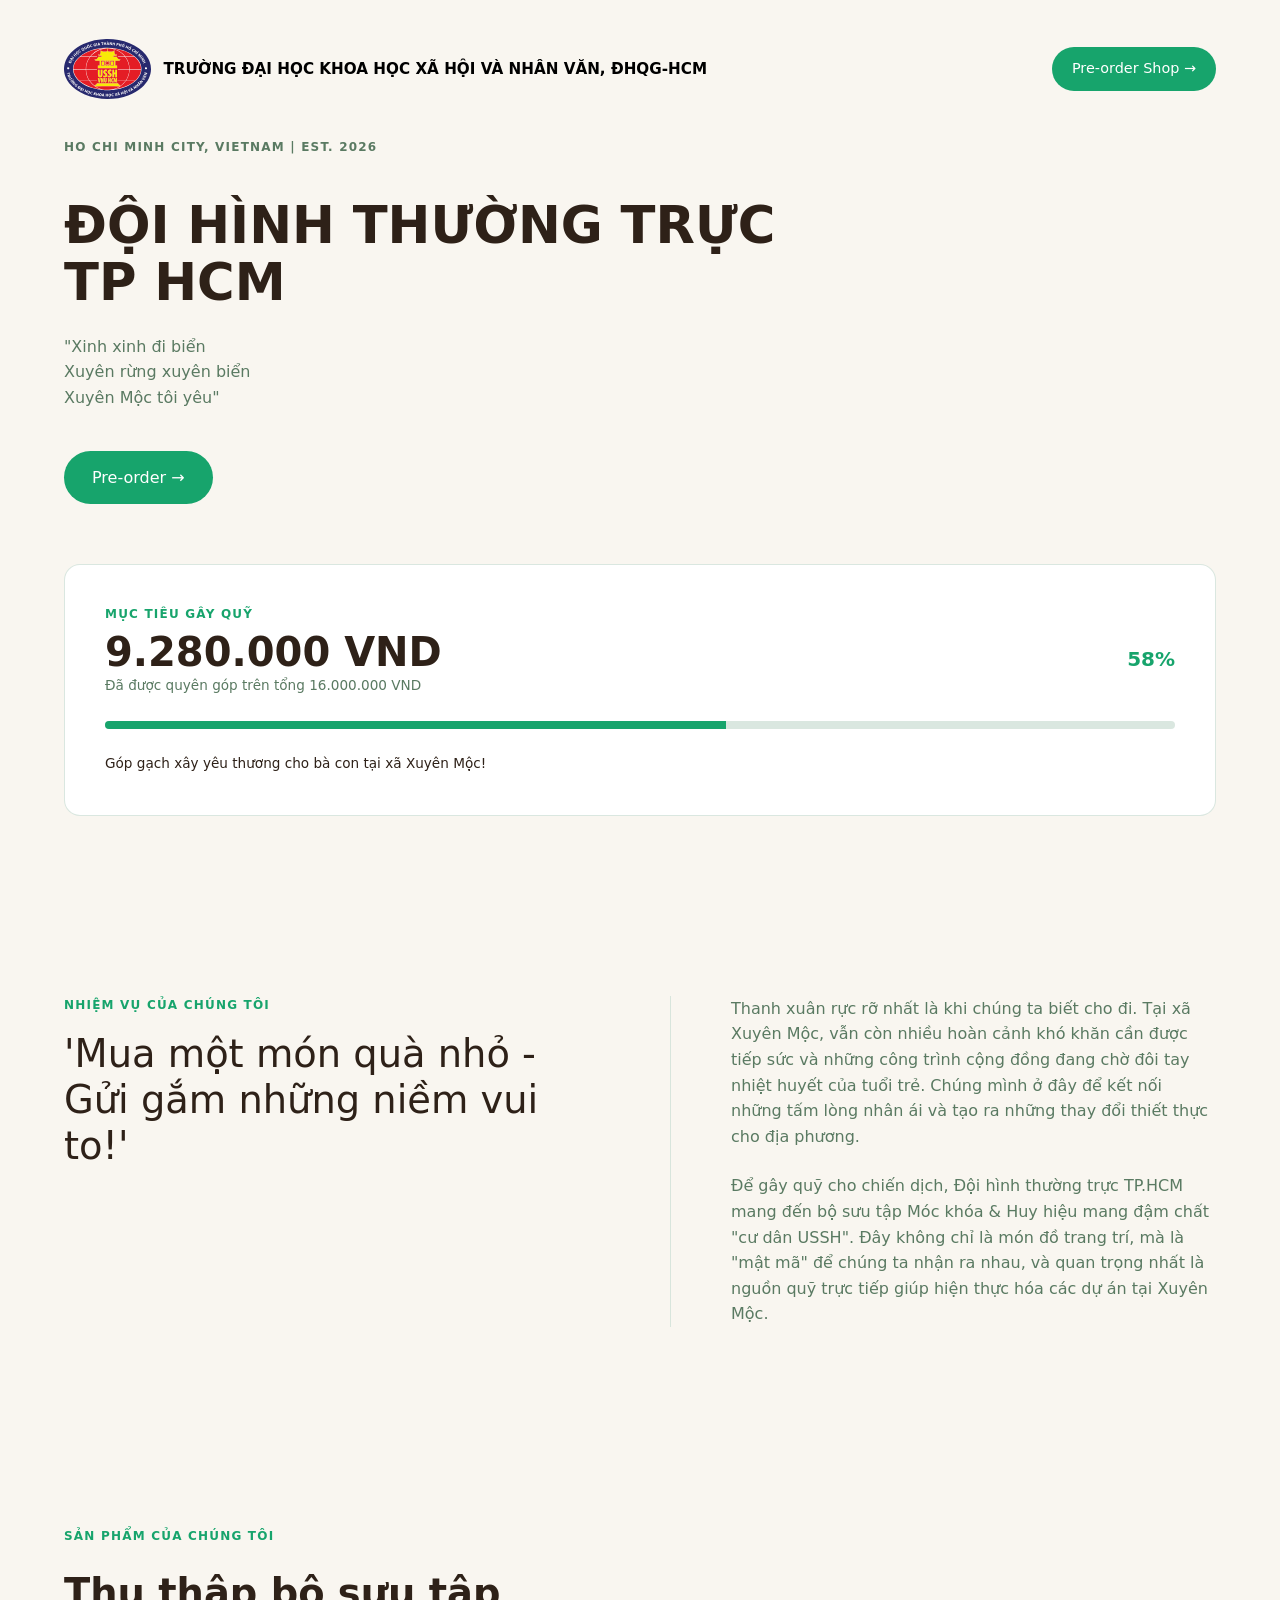
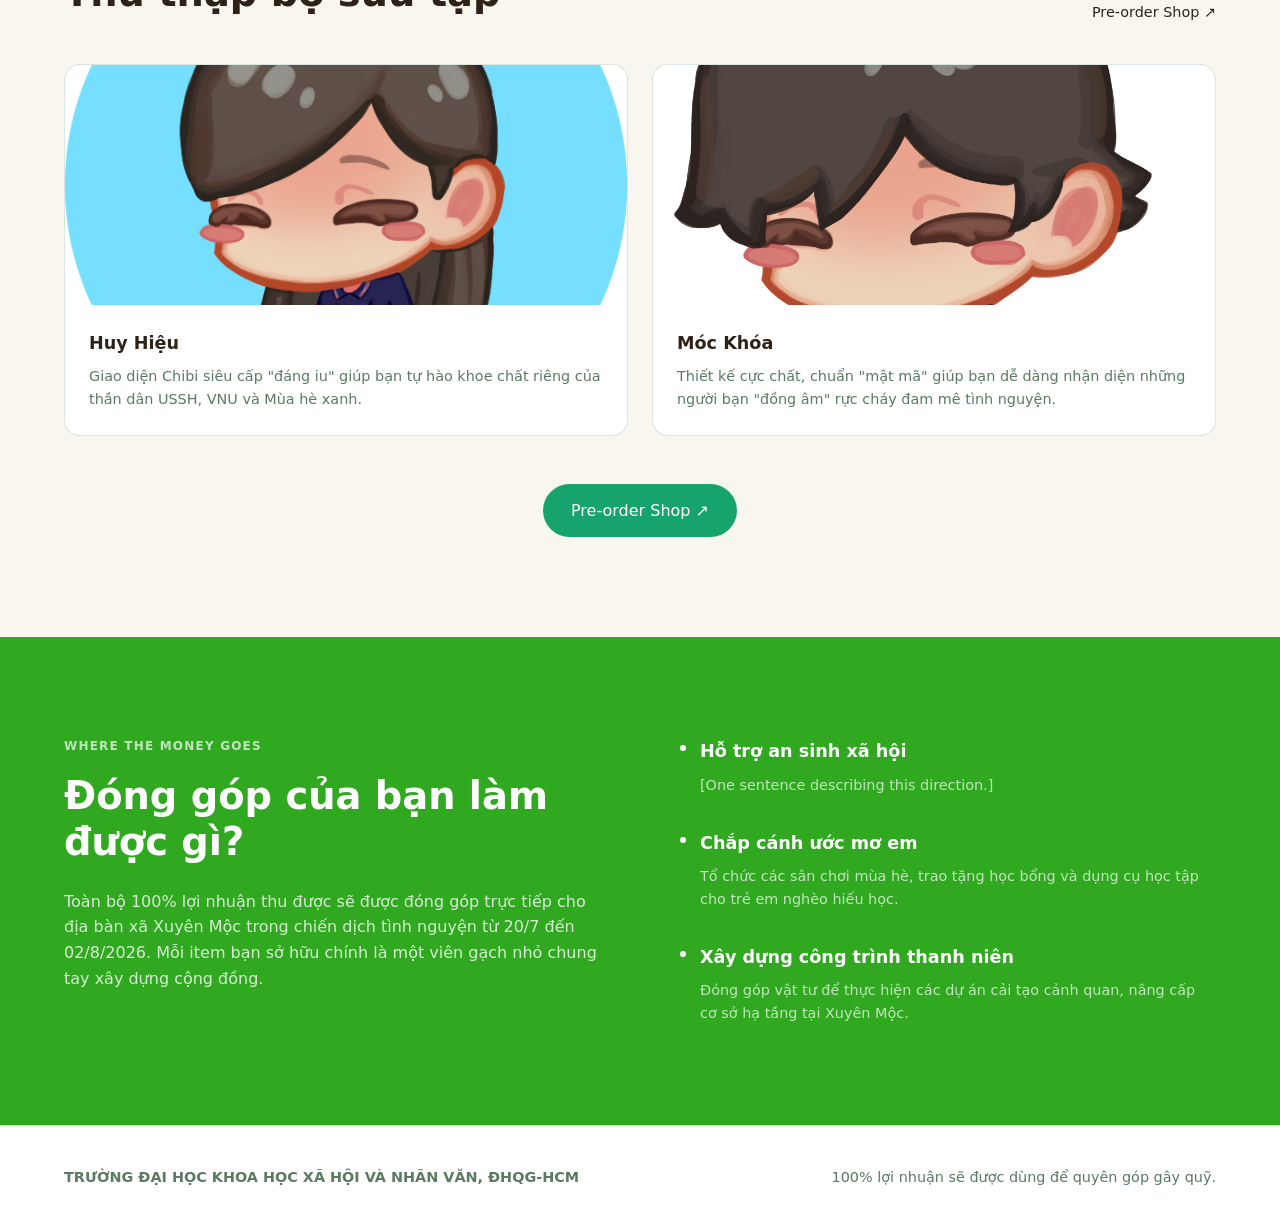
==== Frontend/index.html @ f9109b3d "rename some files" ====
<!-- Copyright (c) 2026 Tran Duong Anh Khoi. Licensed under the MIT License. -->


<!DOCTYPE html>
<html lang="en">
<head>
    <meta charset="UTF-8">
    <meta name="viewport" content="width=device-width, initial-scale=1.0">
    <title>Community Fundraiser</title>
    <link rel="stylesheet" href="css/secret.css">
    <link rel="stylesheet" href="css/homeStyle.css">
</head>
<body>

<header>
    <div class="container navbar" style="display: flex; justify-content: space-between; align-items: center; padding: 15px 24px;">
        <div class="logo" style="display: flex; align-items: center; gap: 12px; font-weight: 600; font-size: 0.95rem; max-width: 70%;">
            <img src="images/Logo_Trường_Đại_học_Khoa_học_Xã_hội_và_Nhân_văn,_Đại_học_Quốc_gia_Thành_phố_Hồ_Chí_Minh.svg" alt="Organization Logo" style="height: 60px; width: auto; flex-shrink: 0;"> 
            <span class="header-title"><font color = #000000>TRƯỜNG ĐẠI HỌC KHOA HỌC XÃ HỘI VÀ NHÂN VĂN, ĐHQG-HCM</font></span>
            
            <div class="secret-wrapper">
                <img id="secret-logo" src="images\Logo-DH-Cong-Nghe-Thong-Tin-UIT-1024x828-863331665.webp" alt="Secret Logo" style="height: 60px; width: auto;">
                <div class="secret-tooltip">Coded by UIT-er</div>
            </div>
        </div>
        <div class="nav-right" style="display: flex; gap: 24px; align-items: center;">
            <a class="btn btn-sm" href="shop.html">Pre-order Shop &rarr;</a>
        </div>
    </div>
</header>

<main>
<section class="container hero">
    <div class="hero-content">
        <p class="section-label">HO CHI MINH CITY, VIETNAM | EST. 2026</p>
        <h1>ĐỘI HÌNH THƯỜNG TRỰC TP HCM</h1>
        <p><italics>"Xinh xinh đi biển<br> Xuyên rừng xuyên biển<br> Xuyên Mộc tôi yêu"</italics></p>
        <a class="btn" href="#products">Pre-order &rarr;</a>
    </div>
</section>

<section id="goal" class="container">
    <div class="goal-card">
    <p class="section-label" style="margin-bottom: 8px;">MỤC TIÊU GÂY QUỸ</p>
    <div class="goal-header">
        <h2 id="raised-display">0 VND</h2>
        <span class="percent" id="percent-display">0%</span>
    </div>
    <p class="goal-subtext" id="subtext-display">Đã được quyên góp trên tổng 0 VND</p>
    
    <div class="progress">
        <div class="progress-fill" id="progress-bar" style="width: 0%;"></div>
    </div>
    
    <p class="goal-desc">Góp gạch xây yêu thương cho bà con tại xã Xuyên Mộc!</p>
</div>
</section>

<!-- uh I used Gemini to write the content, so dont kill me -->
<section id="mission">
    <div class="container mission-grid">
        <div class="mission-left">
            <p class="section-label">NHIỆM VỤ CỦA CHÚNG TÔI</p>
            <h2 class="mission-quote">'Mua một món quà nhỏ - Gửi gắm những niềm vui to!'</h2>
        </div>
        <div class="mission-right">
            <p>Thanh xuân rực rỡ nhất là khi chúng ta biết cho đi. Tại xã Xuyên Mộc, vẫn còn nhiều hoàn cảnh khó khăn cần được tiếp sức và những công trình cộng đồng đang chờ đôi tay nhiệt huyết của tuổi trẻ. Chúng mình ở đây để kết nối những tấm lòng nhân ái và tạo ra những thay đổi thiết thực cho địa phương.</p>
            <p>Để gây quỹ cho chiến dịch, Đội hình thường trực TP.HCM mang đến bộ sưu tập Móc khóa & Huy hiệu mang đậm chất "cư dân USSH". Đây không chỉ là món đồ trang trí, mà là "mật mã" để chúng ta nhận ra nhau, và quan trọng nhất là nguồn quỹ trực tiếp giúp hiện thực hóa các dự án tại Xuyên Mộc.</p>
        </div>
    </div>
</section>

<section id="products">
    <div class="container">
        <div class="section-header-flex">
            <div>
                <p class="section-label">SẢN PHẨM CỦA CHÚNG TÔI</p>
                <h2 class="section-title">Thu thập bộ sưu tập</h2>
            </div>
            <a href="shop.html" class="text-link">Pre-order Shop &nearr;</a>
        </div>

        <div class="products-grid">
            <a href="shop.html?filter=badge" style="text-decoration: none; color: inherit; display: block;">
                <div class="card">
                    <img src="images\Merch\Badge\Badge chibi ngồi\USSH\Tóc dài.png" alt="Huy Hiệu" class="card-image">
                    <div class="card-content">
                        <h3>Huy Hiệu</h3>
                        <p>Giao diện Chibi siêu cấp "đáng iu" giúp bạn tự hào khoe chất riêng của thần dân USSH, VNU và Mùa hè xanh.</p>
                    </div>
                </div>
            </a>
            
            <a href="shop.html?filter=chain" style="text-decoration: none; color: inherit; display: block;">
                <div class="card">
                    <img src="images\Merch\Key\Key thường\USSH\Short.png" alt="Móc khóa" class="card-image">
                    <div class="card-content">
                        <h3>Móc Khóa</h3>
                        <p>Thiết kế cực chất, chuẩn "mật mã" giúp bạn dễ dàng nhận diện những người bạn "đồng âm" rực cháy đam mê tình nguyện.</p>
                    </div>
                </div>
            </a>
        </div>

        <div class="center-action">
            <a class="btn" href="shop.html">Pre-order Shop &nearr;</a>
        </div>
    </div>
</section>

<section id="impact" class="impact-section">
    <div class="container impact-grid">
        <div class="impact-left">
            <p class="section-label text-white">WHERE THE MONEY GOES</p>
            <h2 class="impact-title">Đóng góp của bạn làm được gì?</h2>
            <p>Toàn bộ 100% lợi nhuận thu được sẽ được đóng góp trực tiếp cho địa bàn xã Xuyên Mộc trong chiến dịch tình nguyện từ 20/7 đến 02/8/2026. Mỗi item bạn sở hữu chính là một viên gạch nhỏ chung tay xây dựng cộng đồng.</p>
        </div>
        <div class="impact-right">
            <div class="impact-item">
                <h4>Hỗ trợ an sinh xã hội</h4>
                <p>[One sentence describing this direction.]</p>
            </div>
            <div class="impact-item">
                <h4>Chắp cánh ước mơ em</h4>
                <p>Tổ chức các sân chơi mùa hè, trao tặng học bổng và dụng cụ học tập cho trẻ em nghèo hiếu học.</p>
            </div>
            <div class="impact-item">
                <h4>Xây dựng công trình thanh niên</h4>
                <p>Đóng góp vật tư để thực hiện các dự án cải tạo cảnh quan, nâng cấp cơ sở hạ tầng tại Xuyên Mộc.</p>
            </div>
        </div>
    </div>
</section>

</main>

<footer>
    <div class="container footer-flex">
        <div class="org-name">
            <p>TRƯỜNG ĐẠI HỌC KHOA HỌC XÃ HỘI VÀ NHÂN VĂN, ĐHQG-HCM</p>
        </div>
        <div class="footer-text">
            100% lợi nhuận sẽ được dùng để quyên góp gây quỹ.
        </div>
    </div>
</footer>

<script src="js/home.js"></script>
<script src="js/secret.js"></script>
</body>
</html>
---- Frontend/css/secret.css ----
.secret-wrapper {
    opacity: 0;
    visibility: hidden;
    pointer-events: none; /* Mouse ignores it completely - can't hover or click */
    position: relative;
    display: flex;
    align-items: center;
    transition: opacity 0.4s ease, transform 0.4s ease, visibility 0.4s;
}

.secret-tooltip {
    position: absolute;
    top: 125%;
    left: 50%;
    transform: translateX(-50%);
    background-color: var(--text);
    color: white;
    padding: 6px 12px;
    border-radius: 4px;
    font-size: 12px;
    white-space: nowrap;
    opacity: 0;
    visibility: hidden;
    z-index: 1000;
}
---- Frontend/css/homeStyle.css ----
/* Copyright (c) 2026 Tran Duong Anh Khoi. Licensed under the MIT License. */


:root {
    --bg: #F9F6F0; /* Lighter background matching Figma */
    --surface: #FFFFFF;
    --text: #2E2118;
    --muted: #5a7a62;
    --primary: #17a46c;
    --primary-hover: #1c8c2f;
    --border: #d0e0d8c6;
    --bg-dark: #30a920; /* Brown section background */
    --max-width: 1200px;
}

* {
    margin: 0;
    padding: 0;
    box-sizing: border-box;
}

html {
    scroll-behavior: smooth;
}

body {
    background: var(--bg);
    color: var(--text);
    font-family: system-ui, -apple-system, sans-serif;
    line-height: 1.6;
}

.container {
    width: 100%;
    max-width: var(--max-width);
    margin: 0 auto;
    padding: 0 24px;
}

section {
    padding: 100px 0;
}

/* Typography Reusables */
.section-label {
    font-size: 0.75rem;
    font-weight: 700;
    text-transform: uppercase;
    letter-spacing: 0.1em;
    color: var(--primary);
    margin-bottom: 16px;
}

.text-white {
    color: rgba(255, 255, 255, 0.7) !important;
}

/* Navbar */
header {
    padding: 24px 0;
}

.navbar {
    display: flex;
    justify-content: space-between;
    align-items: center;
}

.org-name {
    font-weight: 700;
    display: flex;
    align-items: center;
    gap: 8px;
}

.logo span {
    color: var(--primary);
}

/* Buttons */
.btn {
    display: inline-block;
    background: var(--primary);
    color: white;
    text-decoration: none;
    padding: 14px 28px;
    border-radius: 999px;
    font-weight: 500;
    transition: all 0.2s ease;
}

.btn-sm {
    padding: 10px 20px;
    font-size: 0.9rem;
}

.btn:hover {
    background: var(--primary-hover);
}

.text-link {
    color: var(--text);
    text-decoration: none;
    font-size: 0.9rem;
}

.text-link:hover {
    color: var(--primary);
}

/* Hero Section */
.hero {
    padding-bottom: 40px; /* Reduced padding since the goal is directly below */
}

.hero-content {
    max-width: 800px;
}

.hero h1 {
    font-size: clamp(2.5rem, 4vw, 4rem);
    line-height: 1.1;
    margin-bottom: 24px;
}

.hero p {
    color: var(--muted);
    margin-bottom: 40px;
    max-width: 500px;
}

/* Goal Section */
#goal {
    padding-top: 20px;
    padding-bottom: 80px;
}

/* Goal Card */
.goal-card {
    background: var(--surface);
    border: 1px solid var(--border);
    border-radius: 16px;
    padding: 40px;
    width: 100%; /* Spans the full width of the container */
}

.goal-header {
    display: flex;
    justify-content: space-between;
    align-items: baseline;
}

.goal-header h2 {
    font-size: 2.5rem;
    line-height: 1;
}

.percent {
    font-size: 1.25rem;
    font-weight: 600;
    color: var(--primary);
}

.goal-subtext {
    font-size: 0.85rem;
    color: var(--muted);
    margin-bottom: 24px;
}

.progress {
    height: 8px; /* Slightly thicker since it's much wider now */
    background: var(--border);
    border-radius: 999px;
    overflow: hidden;
    margin-bottom: 24px;
}

.progress-fill {
    width: 58%;
    height: 100%;
    background: var(--primary);
}

.goal-desc {
    font-size: 0.85rem;
    color: var(--text);
    margin-bottom: 0;
}

/* Mission Section */
.mission-grid {
    display: grid;
    grid-template-columns: 1fr 1fr;
    gap: 60px;
}

.mission-quote {
    font-size: clamp(1.8rem, 3vw, 2.5rem);
    line-height: 1.2;
    font-weight: 500;
}

.mission-right {
    border-left: 1px solid var(--border);
    padding-left: 60px;
    display: flex;
    flex-direction: column;
    gap: 24px;
    color: var(--muted);
}

/* Products Section */
.section-header-flex {
    display: flex;
    justify-content: space-between;
    align-items: flex-end;
    margin-bottom: 40px;
}

.section-title {
    font-size: clamp(2rem, 3vw, 2.5rem);
}

.products-grid {
    display: grid;
    grid-template-columns: repeat(2, minmax(0, 1fr));
    justify-content: center;
    gap: 24px;
    margin-bottom: 48px;
}

.card {
    background: var(--surface);
    border: 1px solid var(--border);
    border-radius: 16px;
    overflow: hidden;
    
    /* 1. Add this transition for smooth animation */
    transition: all 0.3s cubic-bezier(0.25, 0.8, 0.25, 1);
}

/* 2. Add this entirely new block for the hover state */
.card:hover {
    transform: translateY(-6px) scale(1.02);
    box-shadow: 0 12px 24px rgba(46, 33, 24, 0.08); 
    border-color: var(--muted); 
}

.card-image {
    width: 100%;
    height: 240px; /* Maintains your card's height aspect ratio */
    object-fit: cover; /* Recrops the imagery automatically to fill the box cleanly */
    display: block; /* Erases tiny inline bottom gaps */
}

.card-content {
    padding: 24px;
}

.card-content h3 {
    margin-bottom: 8px;
    font-size: 1.1rem;
}

.card-content p {
    color: var(--muted);
    font-size: 0.9rem;
}

.center-action {
    text-align: center;
}

/* Impact Section */
.impact-section {
    background: var(--bg-dark);
    color: white;
}

.impact-grid {
    display: grid;
    grid-template-columns: 1fr 1fr;
    gap: 80px;
}

.impact-title {
    font-size: clamp(2rem, 3vw, 3rem);
    margin-bottom: 24px;
    line-height: 1.2;
}

.impact-left p {
    color: rgba(255, 255, 255, 0.8);
}

.impact-right {
    display: flex;
    flex-direction: column;
    gap: 32px;
}

.impact-item {
    position: relative;
    padding-left: 20px;
}

.impact-item::before {
    content: '';
    position: absolute;
    left: 0;
    top: 8px;
    width: 6px;
    height: 6px;
    background: white;
    border-radius: 50%;
}

.impact-item h4 {
    margin-bottom: 8px;
    font-size: 1.1rem;
}

.impact-item p {
    color: rgba(255, 255, 255, 0.7);
    font-size: 0.9rem;
}

/* Footer */
footer {
    background: var(--surface);
    padding: 40px 0;
    border-top: 1px solid var(--border);
}

.footer-flex {
    display: flex;
    justify-content: space-between;
    align-items: center;
    color: var(--muted);
    font-size: 0.9rem;
}

/* Responsive Styles */
@media (max-width: 992px) {
    .hero, .mission-grid, .impact-grid {
        grid-template-columns: 1fr;
        gap: 48px;
    }
    
    .mission-right {
        border-left: none;
        padding-left: 0;
        border-top: 1px solid var(--border);
        padding-top: 48px;
    }

    .products-grid {
        grid-template-columns: repeat(2, 1fr);
    }
}

@media (max-width: 768px) {
    section { padding: 60px 0; }
    
    .products-grid { grid-template-columns: 1fr; }
    
    .section-header-flex {
        flex-direction: column;
        align-items: flex-start;
        gap: 16px;
    }

    .footer-flex {
        flex-direction: column;
        gap: 16px;
        text-align: center;
    }
}
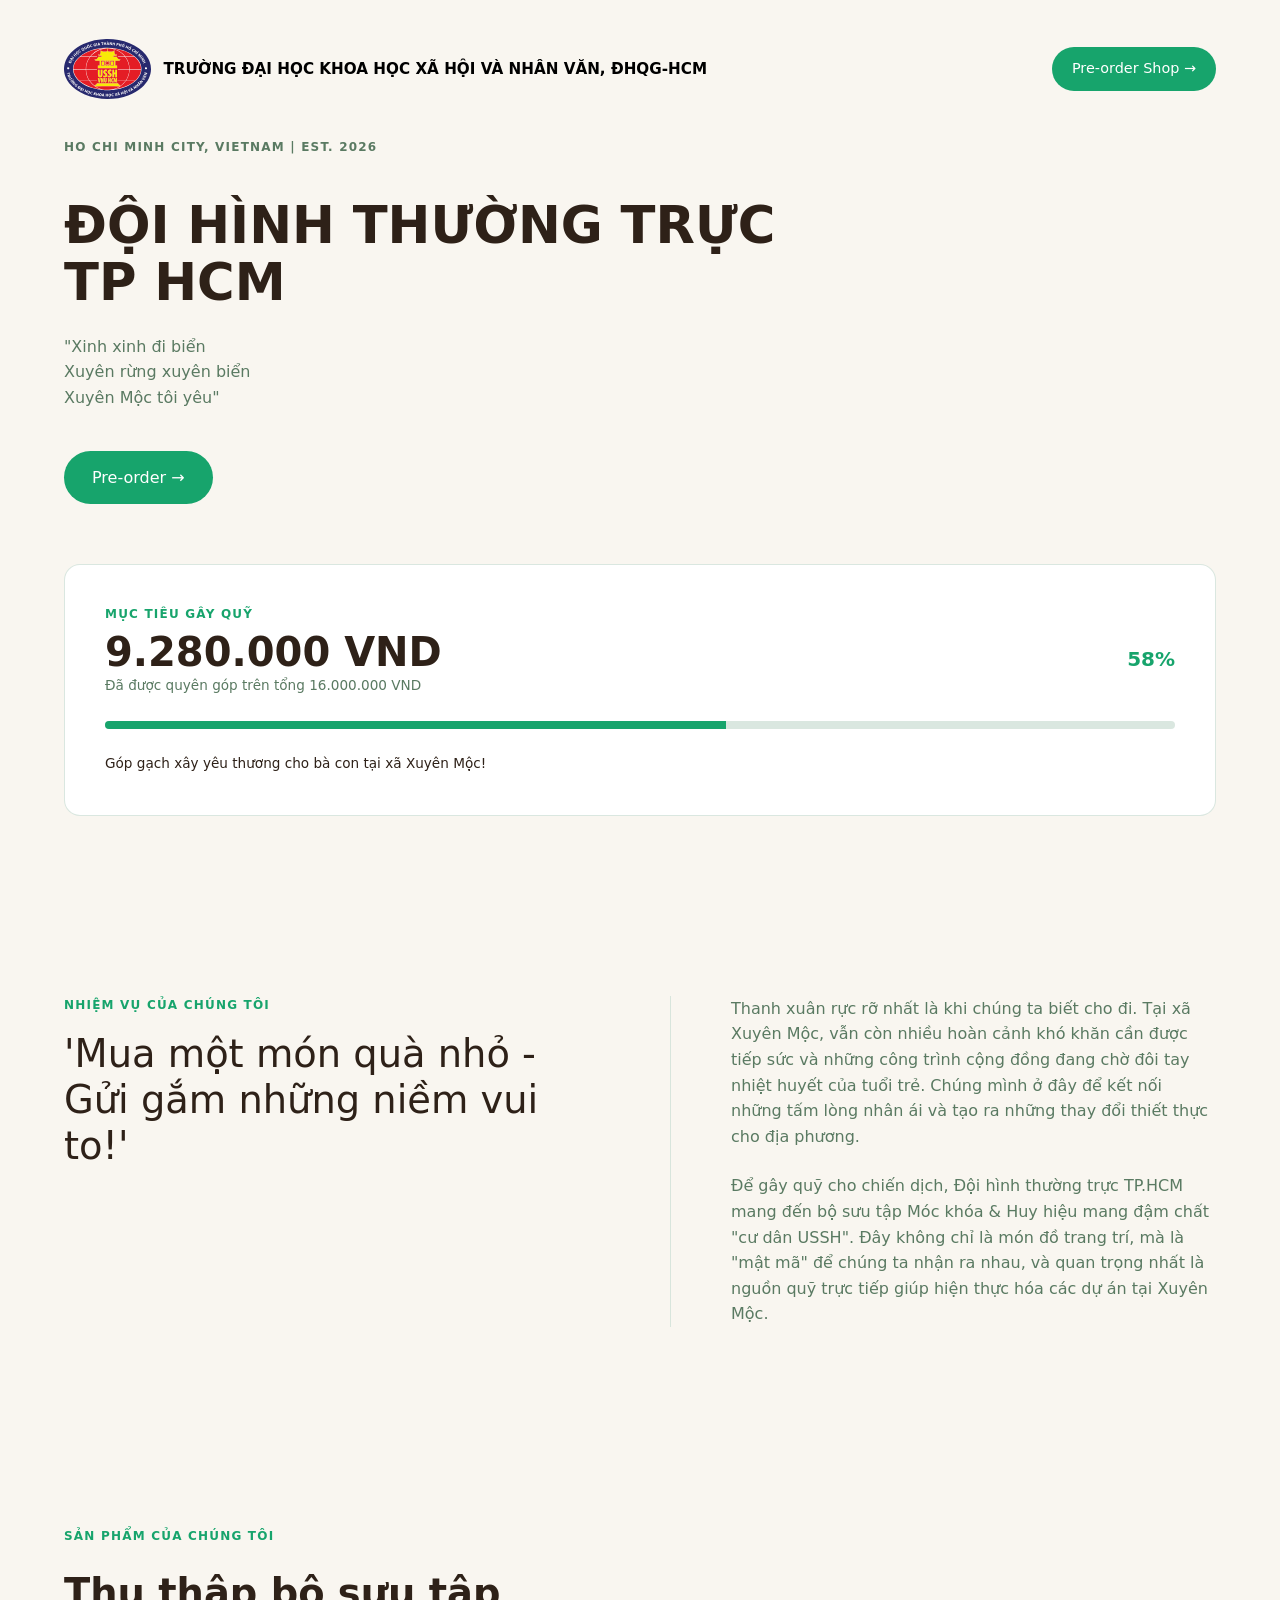
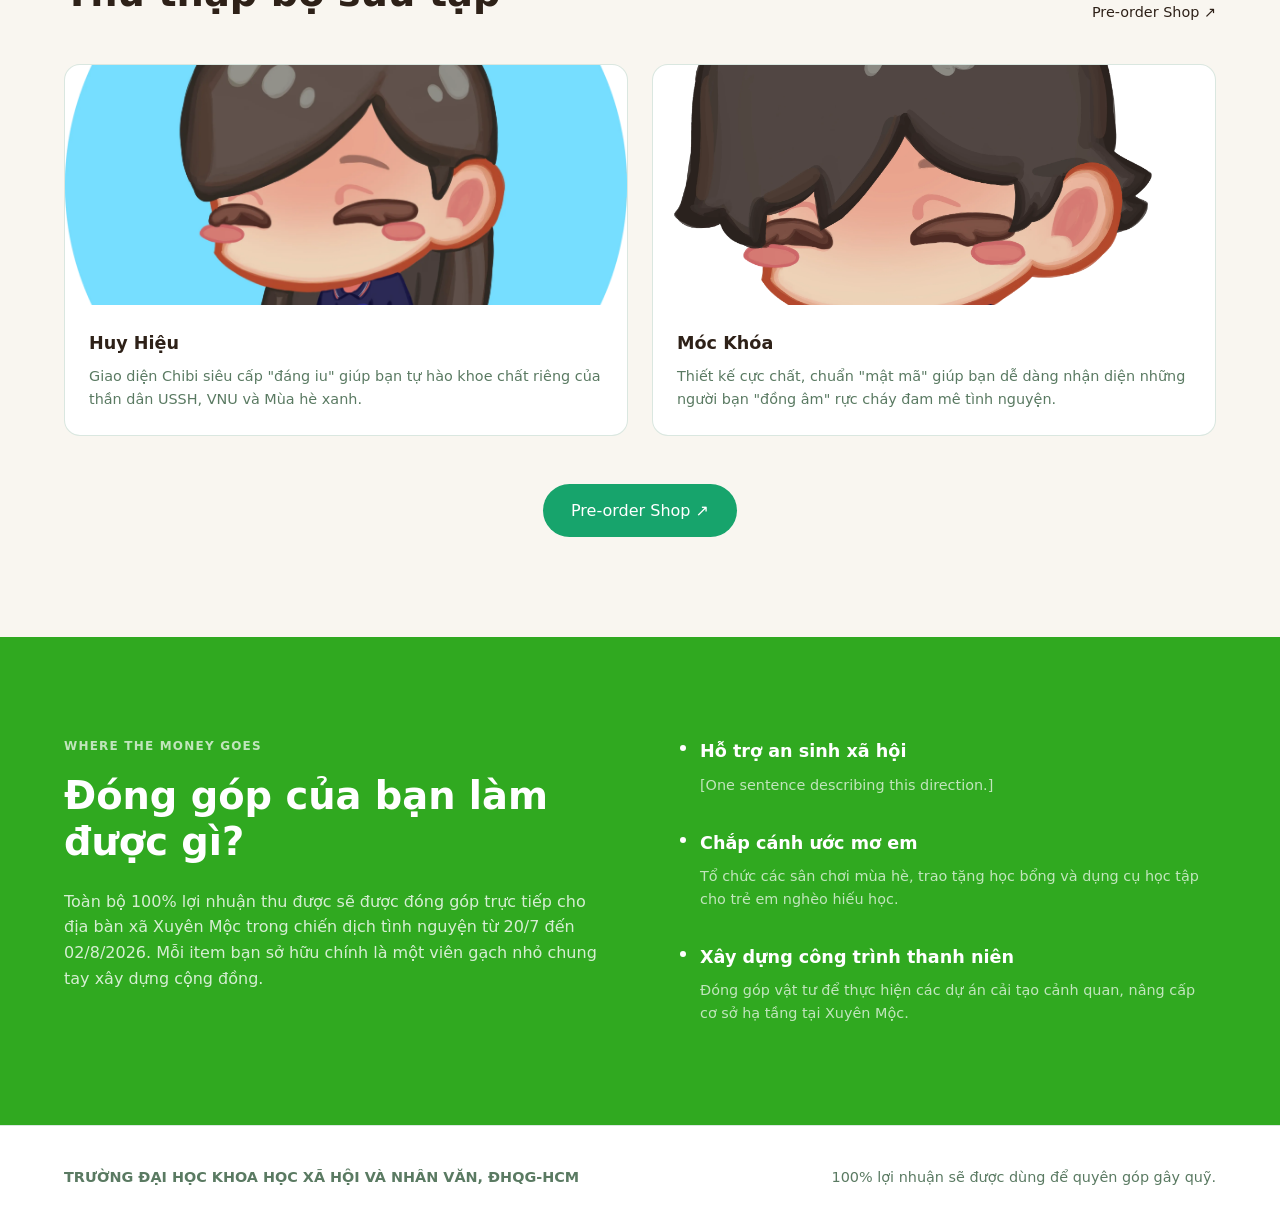
==== commit 7bdb4017: "Cosmetics change" ====
--- a/Frontend/index.html
+++ b/Frontend/index.html
@@ -85,7 +85,7 @@
         <div class="products-grid">
             <a href="shop.html?filter=badge" style="text-decoration: none; color: inherit; display: block;">
                 <div class="card">
-                    <img src="images\Merch\Badge\Badge chibi ngồi\USSH\Tóc dài.png" alt="Huy Hiệu" class="card-image">
+                    <img src="images\Merch\Badge\chibi_ngoi\USSH\TocDai.webp" alt="Huy Hiệu" class="card-image">
                     <div class="card-content">
                         <h3>Huy Hiệu</h3>
                         <p>Giao diện Chibi siêu cấp "đáng iu" giúp bạn tự hào khoe chất riêng của thần dân USSH, VNU và Mùa hè xanh.</p>
@@ -95,7 +95,7 @@
             
             <a href="shop.html?filter=chain" style="text-decoration: none; color: inherit; display: block;">
                 <div class="card">
-                    <img src="images\Merch\Key\Key thường\USSH\Short.png" alt="Móc khóa" class="card-image">
+                    <img src="images\Merch\Key\keyReg\USSH\Short.webp" alt="Móc khóa" class="card-image">
                     <div class="card-content">
                         <h3>Móc Khóa</h3>
                         <p>Thiết kế cực chất, chuẩn "mật mã" giúp bạn dễ dàng nhận diện những người bạn "đồng âm" rực cháy đam mê tình nguyện.</p>
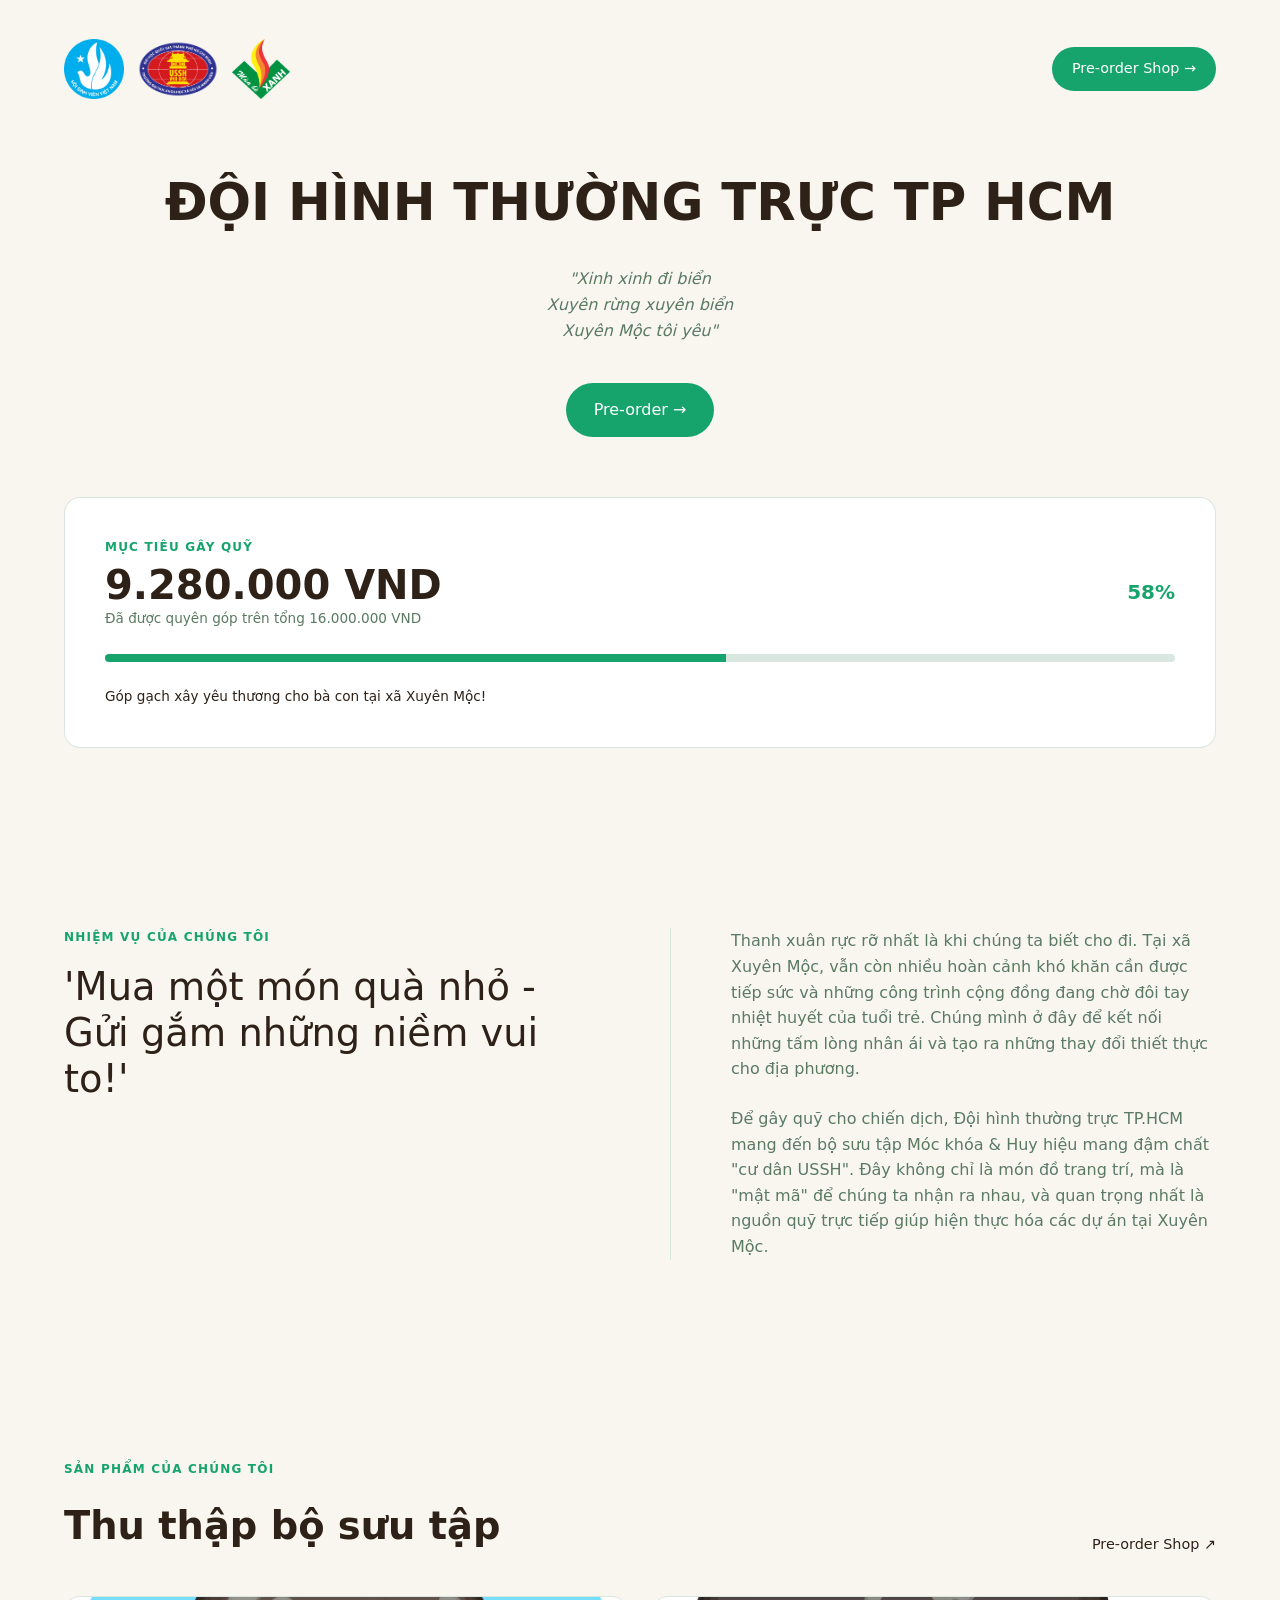
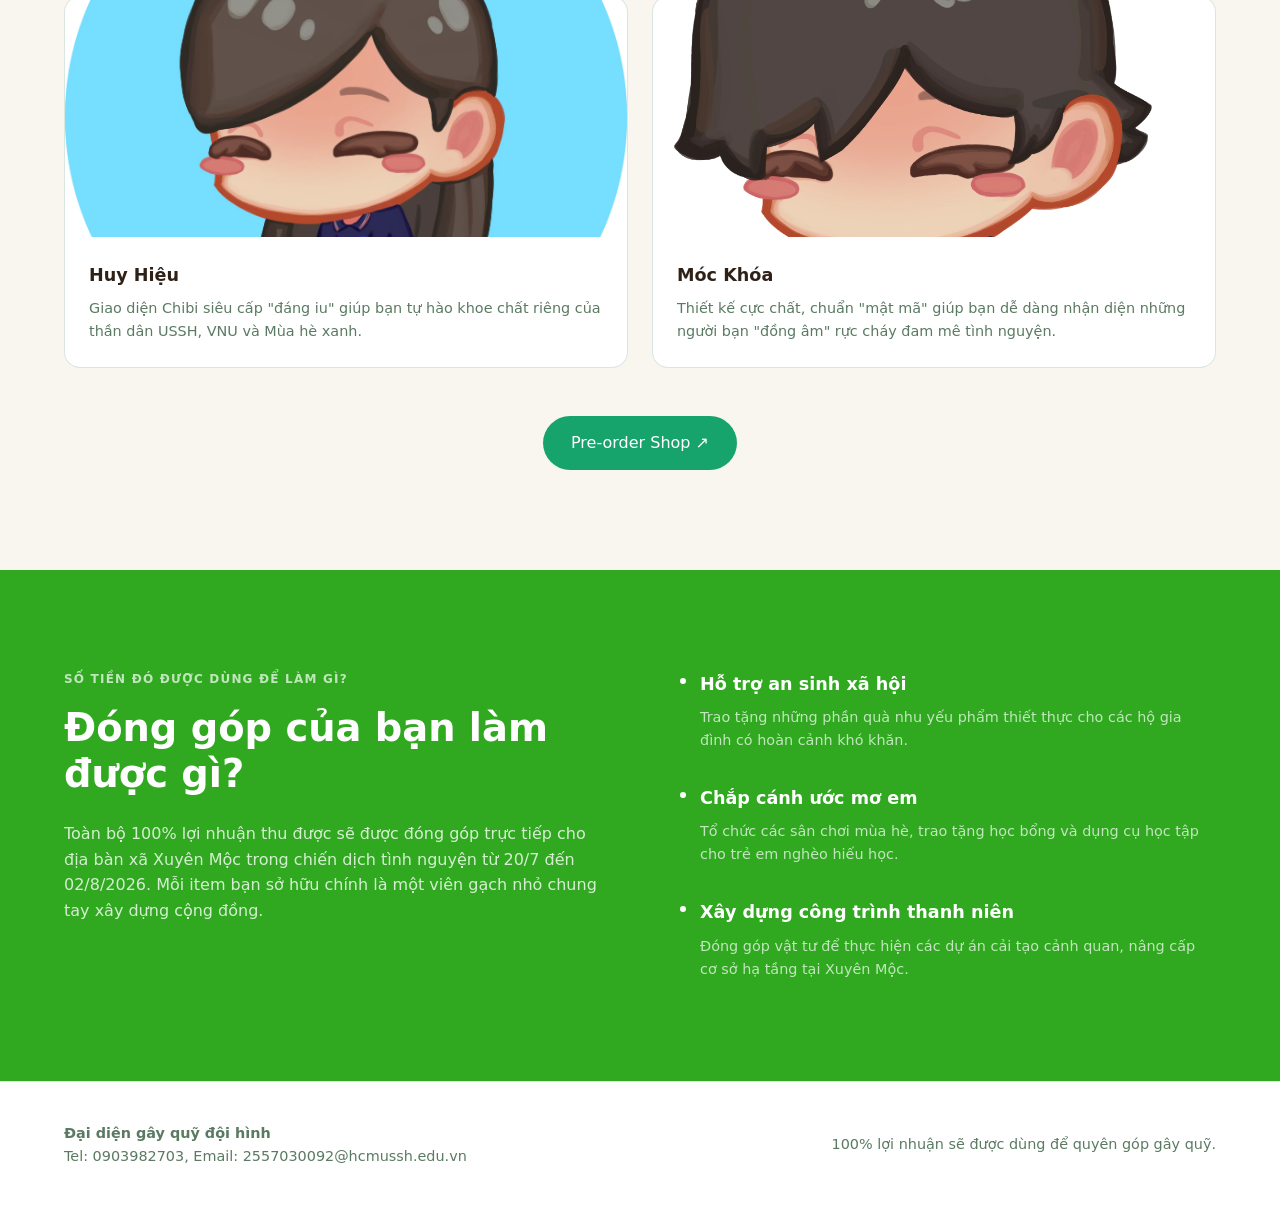
==== commit 815b2a53: "Slight re-design Front end" ====
--- a/Frontend/index.html
+++ b/Frontend/index.html
@@ -8,7 +8,7 @@
 <head>
     <meta charset="UTF-8">
     <meta name="viewport" content="width=device-width, initial-scale=1.0">
-    <title>Community Fundraiser</title>
+    <title>Gây quỹ chiến dịch</title>
     <link rel="stylesheet" href="css/secret.css">
     <link rel="stylesheet" href="css/homeStyle.css">
 </head>
@@ -16,10 +16,12 @@
 
 <header>
     <div class="container navbar" style="display: flex; justify-content: space-between; align-items: center; padding: 15px 24px;">
+        
         <div class="logo" style="display: flex; align-items: center; gap: 12px; font-weight: 600; font-size: 0.95rem; max-width: 70%;">
-            <img src="images/Logo_Trường_Đại_học_Khoa_học_Xã_hội_và_Nhân_văn,_Đại_học_Quốc_gia_Thành_phố_Hồ_Chí_Minh.svg" alt="Organization Logo" style="height: 60px; width: auto; flex-shrink: 0;"> 
-            <span class="header-title"><font color = #000000>TRƯỜNG ĐẠI HỌC KHOA HỌC XÃ HỘI VÀ NHÂN VĂN, ĐHQG-HCM</font></span>
-            
+            <img src="images\Logo HSV.webp" alt="Organization Logo" style="height: 60px; width: auto; flex-shrink: 0;">
+            <img src="images\Logo Trường.webp" alt="Organization Logo" style="height: 60px; width: auto; flex-shrink: 0;">
+            <img src="images\Logo Mùa Hè Xanh.webp" alt="Organization Logo" style="height: 60px; width: auto; flex-shrink: 0;">
+
             <div class="secret-wrapper">
                 <img id="secret-logo" src="images\Logo-DH-Cong-Nghe-Thong-Tin-UIT-1024x828-863331665.webp" alt="Secret Logo" style="height: 60px; width: auto;">
                 <div class="secret-tooltip">Coded by UIT-er</div>
@@ -33,11 +35,18 @@
 
 <main>
 <section class="container hero">
-    <div class="hero-content">
-        <p class="section-label">HO CHI MINH CITY, VIETNAM | EST. 2026</p>
-        <h1>ĐỘI HÌNH THƯỜNG TRỰC TP HCM</h1>
-        <p><italics>"Xinh xinh đi biển<br> Xuyên rừng xuyên biển<br> Xuyên Mộc tôi yêu"</italics></p>
+
+    <div style="text-align: center; margin-top: 24px;">
+        <h1 style="background-color: #F9F6F0; padding: 12px 0; border-radius: 8px; color: #2E2118; margin-bottom: 24px;">
+            ĐỘI HÌNH THƯỜNG TRỰC TP HCM
+        </h1>
+        
+        <p style="max-width: 100%; margin-bottom: 40px;">
+            <i>"Xinh xinh đi biển<br> Xuyên rừng xuyên biển<br> Xuyên Mộc tôi yêu"</i>
+        </p>
+        
         <a class="btn" href="#products">Pre-order &rarr;</a>
+        
     </div>
 </section>
 
@@ -113,14 +122,14 @@
 <section id="impact" class="impact-section">
     <div class="container impact-grid">
         <div class="impact-left">
-            <p class="section-label text-white">WHERE THE MONEY GOES</p>
+            <p class="section-label text-white">SỐ TIỀN ĐÓ ĐƯỢC DÙNG ĐỂ LÀM GÌ?</p>
             <h2 class="impact-title">Đóng góp của bạn làm được gì?</h2>
             <p>Toàn bộ 100% lợi nhuận thu được sẽ được đóng góp trực tiếp cho địa bàn xã Xuyên Mộc trong chiến dịch tình nguyện từ 20/7 đến 02/8/2026. Mỗi item bạn sở hữu chính là một viên gạch nhỏ chung tay xây dựng cộng đồng.</p>
         </div>
         <div class="impact-right">
             <div class="impact-item">
                 <h4>Hỗ trợ an sinh xã hội</h4>
-                <p>[One sentence describing this direction.]</p>
+                <p>Trao tặng những phần quà nhu yếu phẩm thiết thực cho các hộ gia đình có hoàn cảnh khó khăn.</p>
             </div>
             <div class="impact-item">
                 <h4>Chắp cánh ước mơ em</h4>
@@ -138,10 +147,10 @@
 
 <footer>
     <div class="container footer-flex">
-        <div class="org-name">
-            <p>TRƯỜNG ĐẠI HỌC KHOA HỌC XÃ HỘI VÀ NHÂN VĂN, ĐHQG-HCM</p>
+        <div class="footer-text">
+            <p><strong>Đại diện gây quỹ đội hình</strong><br>Tel: 0903982703, Email: 2557030092@hcmussh.edu.vn</p>
         </div>
-        <div class="footer-text">
+        <div class="contact">
             100% lợi nhuận sẽ được dùng để quyên góp gây quỹ.
         </div>
     </div>
--- a/Frontend/css/homeStyle.css
+++ b/Frontend/css/homeStyle.css
@@ -68,8 +68,7 @@
     align-items: center;
 }
 
-.org-name {
-    font-weight: 700;
+.footer-text {
     display: flex;
     align-items: center;
     gap: 8px;
@@ -77,6 +76,7 @@
 
 .logo span {
     color: var(--primary);
+    align-items: center;
 }
 
 /* Buttons */
@@ -341,7 +341,6 @@
     color: var(--muted);
     font-size: 0.9rem;
 }
-
 /* Responsive Styles */
 @media (max-width: 992px) {
     .hero, .mission-grid, .impact-grid {
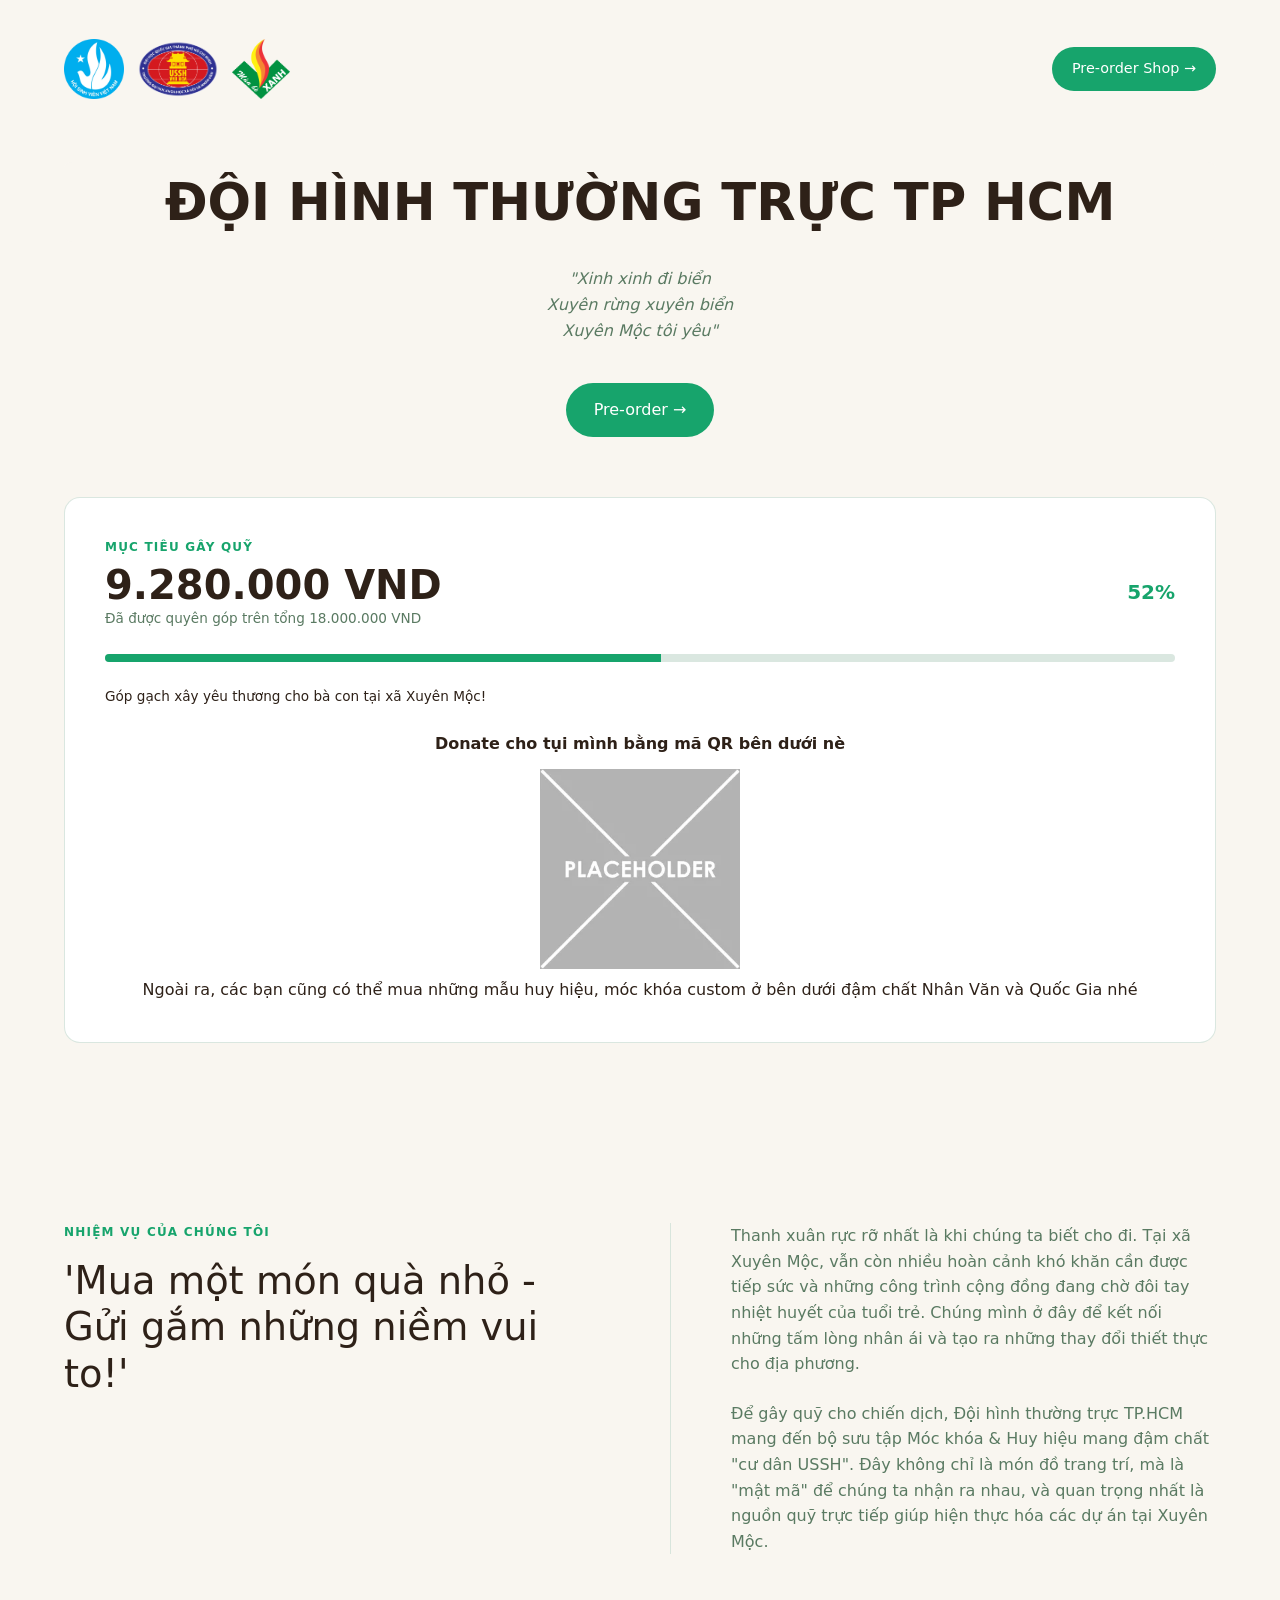
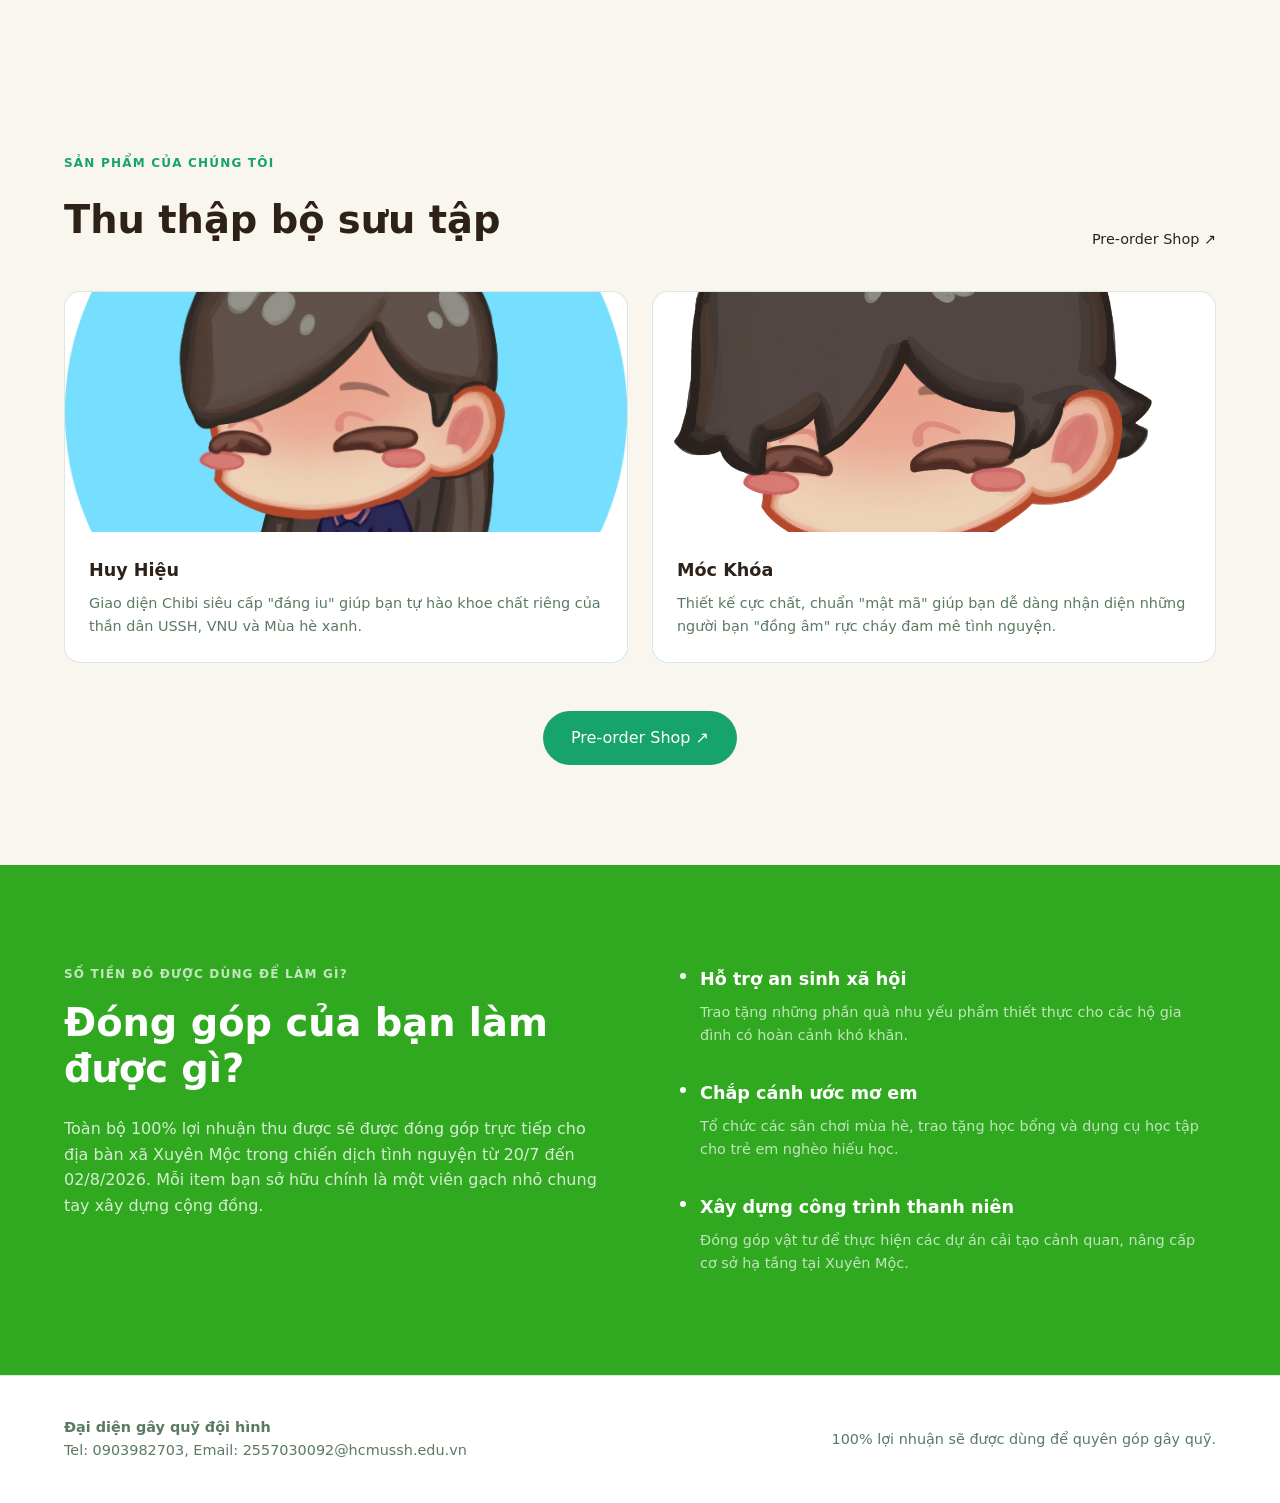
==== commit 117adf2b: "UI changes" ====
--- a/Frontend/index.html
+++ b/Frontend/index.html
@@ -52,19 +52,25 @@
 
 <section id="goal" class="container">
     <div class="goal-card">
-    <p class="section-label" style="margin-bottom: 8px;">MỤC TIÊU GÂY QUỸ</p>
-    <div class="goal-header">
-        <h2 id="raised-display">0 VND</h2>
-        <span class="percent" id="percent-display">0%</span>
+        <p class="section-label" style="margin-bottom: 8px;">MỤC TIÊU GÂY QUỸ</p>
+        <div class="goal-header">
+            <h2 id="raised-display">0 VND</h2>
+            <span class="percent" id="percent-display">0%</span>
+        </div>
+        <p class="goal-subtext" id="subtext-display">Đã được quyên góp trên tổng 0 VND</p>
+        
+        <div class="progress">
+            <div class="progress-fill" id="progress-bar" style="width: 0%;"></div>
+        </div>
+        
+        <p class="goal-desc">Góp gạch xây yêu thương cho bà con tại xã Xuyên Mộc!</p>
+
+        <div class="donation" style="text-align: center; margin-top: 24px;">
+            <p style="margin-bottom: 12px;"><strong>Donate cho tụi mình bằng mã QR bên dưới nè</strong></p>
+            <img src="images/placeholder.webp" alt="DonationQR" style="max-width: 200px; height: auto;"> 
+            <p>Ngoài ra, các bạn cũng có thể mua những mẫu huy hiệu, móc khóa custom ở bên dưới đậm chất Nhân Văn và Quốc Gia nhé</p>
+        </div>
     </div>
-    <p class="goal-subtext" id="subtext-display">Đã được quyên góp trên tổng 0 VND</p>
-    
-    <div class="progress">
-        <div class="progress-fill" id="progress-bar" style="width: 0%;"></div>
-    </div>
-    
-    <p class="goal-desc">Góp gạch xây yêu thương cho bà con tại xã Xuyên Mộc!</p>
-</div>
 </section>
 
 <!-- uh I used Gemini to write the content, so dont kill me -->
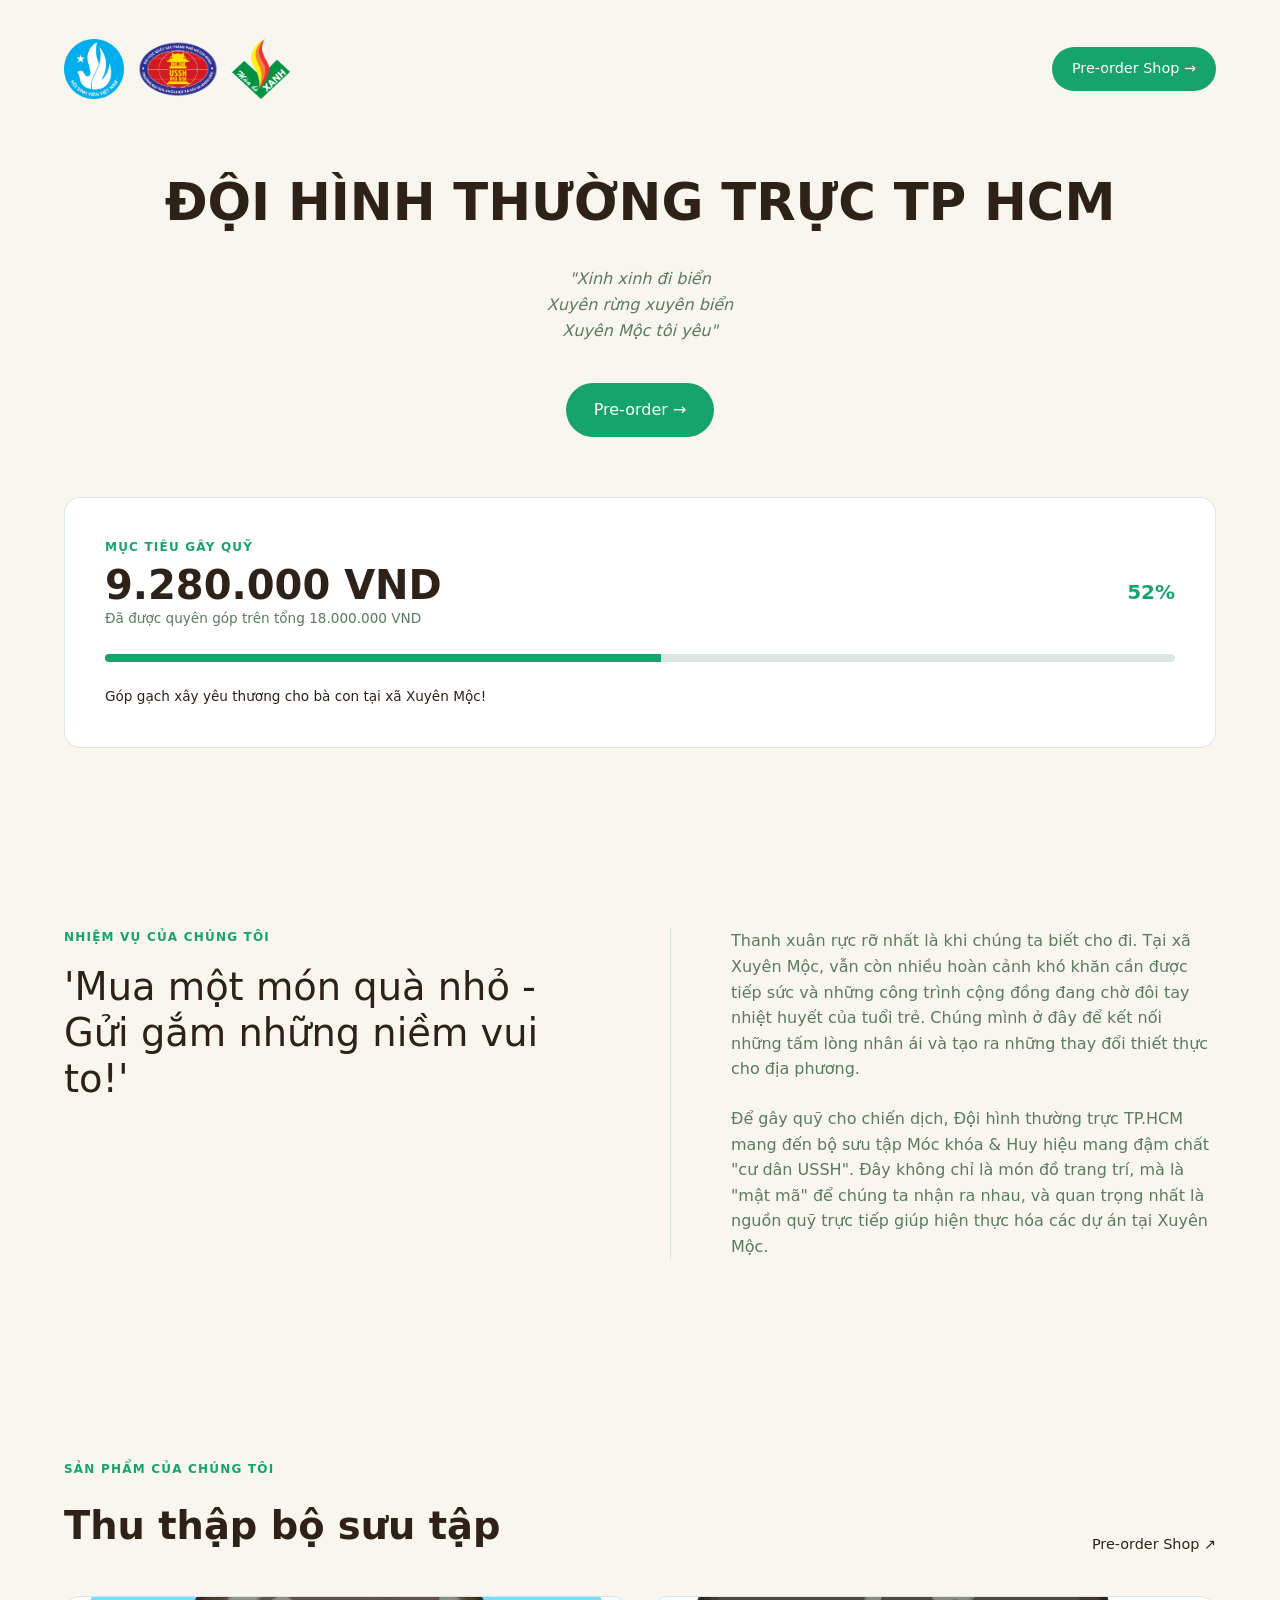
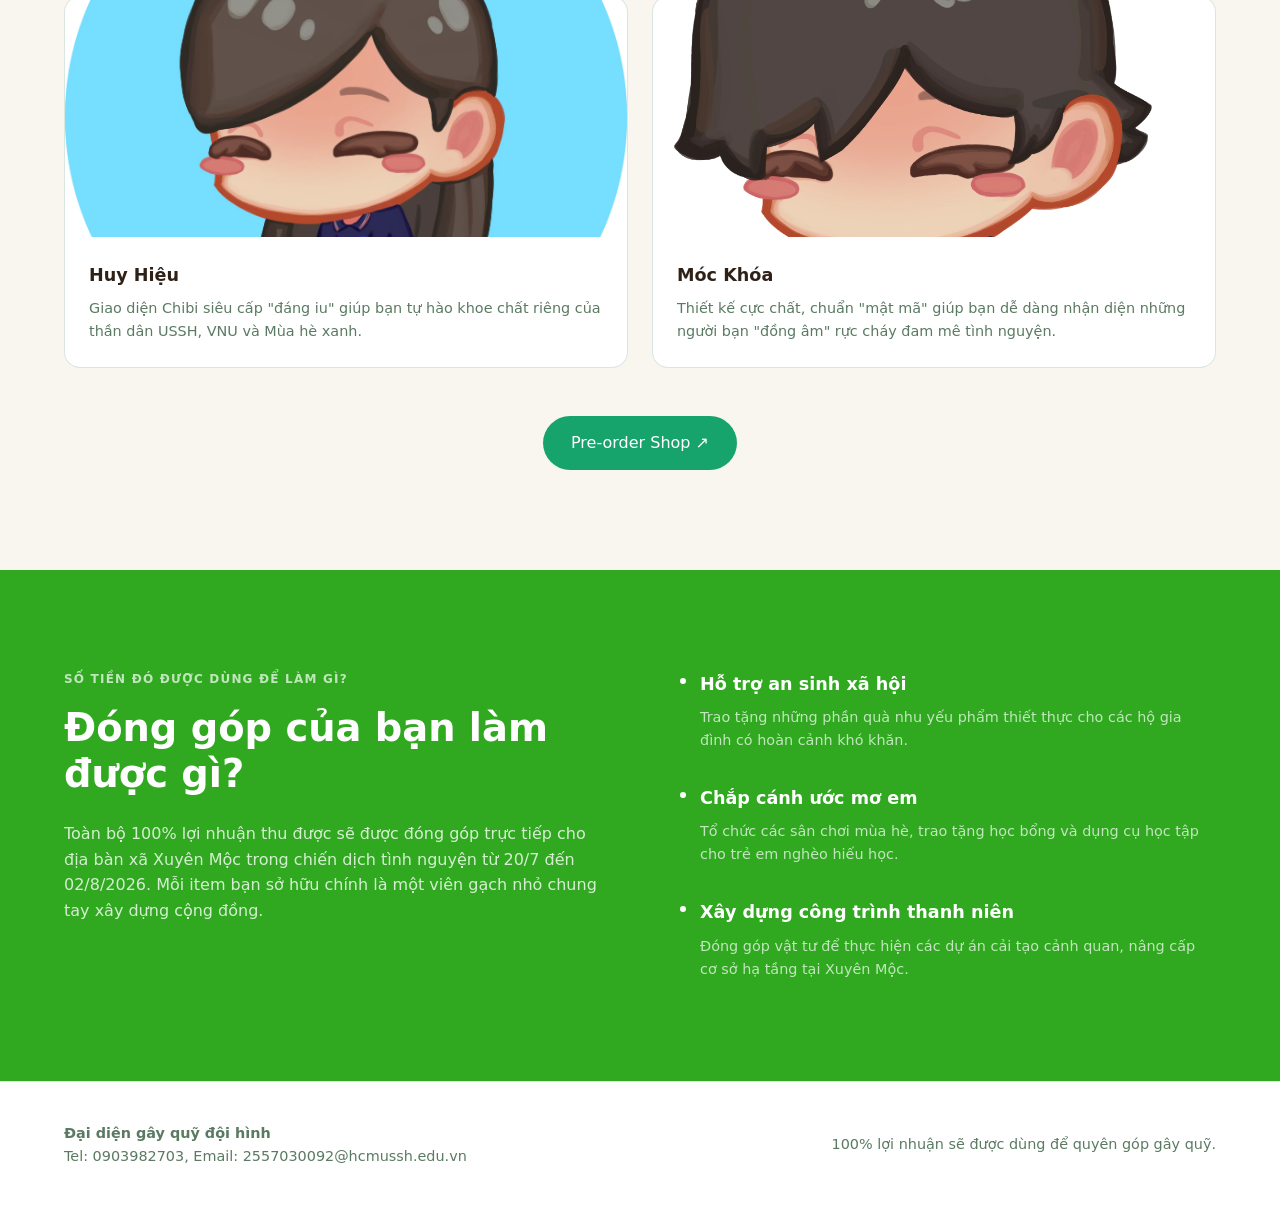
==== commit 9d8d443d: "removed donation" ====
--- a/Frontend/index.html
+++ b/Frontend/index.html
@@ -64,12 +64,6 @@
         </div>
         
         <p class="goal-desc">Góp gạch xây yêu thương cho bà con tại xã Xuyên Mộc!</p>
-
-        <div class="donation" style="text-align: center; margin-top: 24px;">
-            <p style="margin-bottom: 12px;"><strong>Donate cho tụi mình bằng mã QR bên dưới nè</strong></p>
-            <img src="images/placeholder.webp" alt="DonationQR" style="max-width: 200px; height: auto;"> 
-            <p>Ngoài ra, các bạn cũng có thể mua những mẫu huy hiệu, móc khóa custom ở bên dưới đậm chất Nhân Văn và Quốc Gia nhé</p>
-        </div>
     </div>
 </section>
 
